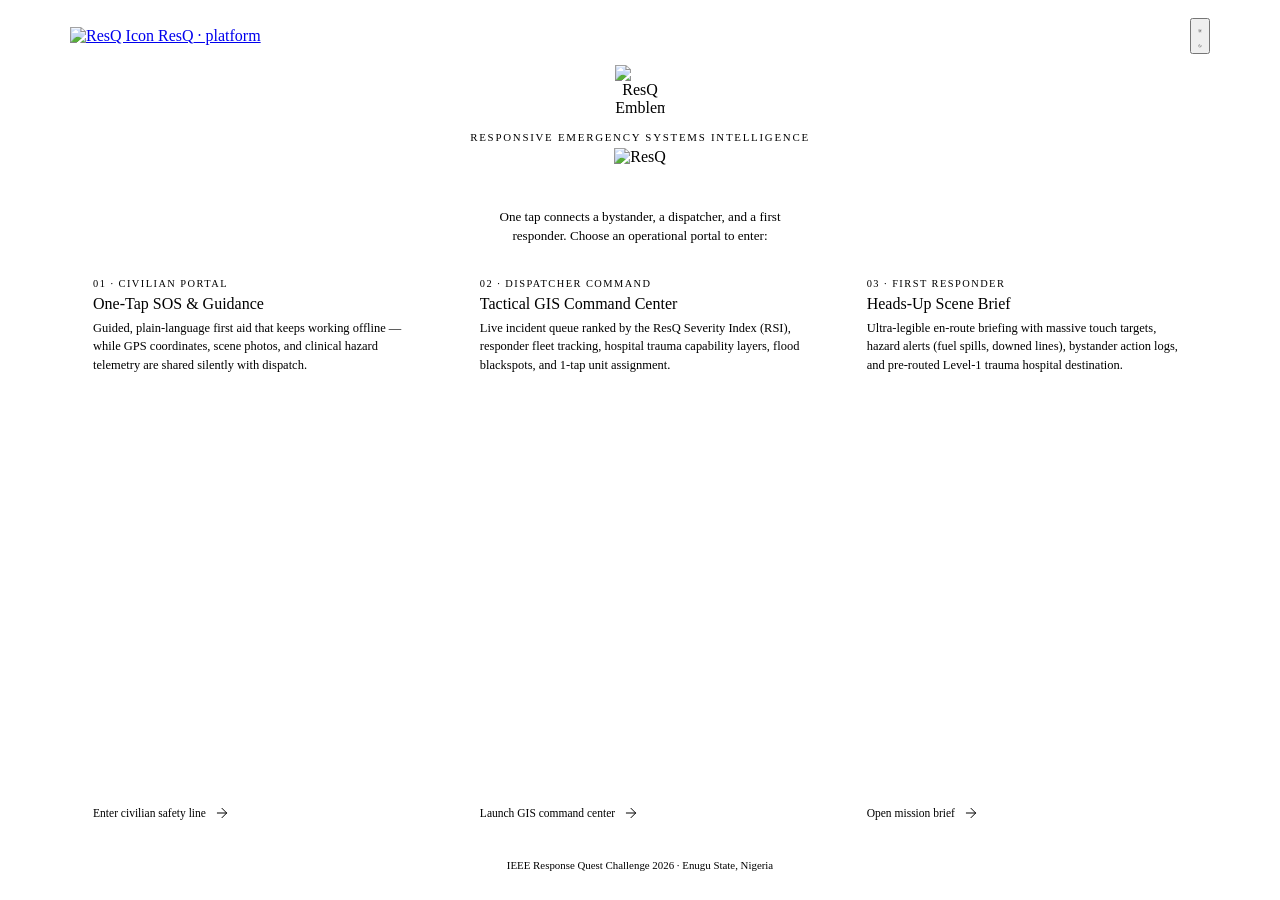
==== frontend/index.html @ 2fbe9330 "Update ResQ frontend architecture and design" ====
<!doctype html>
<html lang="en" data-theme="dark">
  <head>
    <meta charset="utf-8" />
    <meta name="viewport" content="width=device-width, initial-scale=1, viewport-fit=cover" />
    <title>ResQ — Responsive Emergency Systems Intelligence</title>
    <meta
      name="description"
      content="One tap connects a bystander, a dispatcher, and a responder. Autonomous Emergency Intelligence for Enugu State, Nigeria."
    />
    <meta name="theme-color" content="#0D6E6E" />
    <meta property="og:title" content="ResQ — Responsive Emergency Systems Intelligence" />
    <meta property="og:description" content="One tap for help. Guided civilian first aid, a tactical dispatch command center, and a heads-up responder scene brief." />
    <meta property="og:type" content="website" />
    <meta name="twitter:card" content="summary_large_image" />

    <!-- Zero-FOUT theme bootstrap -->
    <script>
      (function () {
        try {
          var s = localStorage.getItem("resq-theme");
          document.documentElement.setAttribute("data-theme", s || "dark");
        } catch (e) {}
      })();
    </script>

    <link rel="preconnect" href="https://fonts.googleapis.com" />
    <link rel="preconnect" href="https://fonts.gstatic.com" crossorigin />
    <link href="https://fonts.googleapis.com/css2?family=Inter:wght@400;500&display=swap" rel="stylesheet" />
    <link rel="icon" type="image/png" sizes="32x32" href="/resources/ResQ_Icon.png" />
    <link rel="icon" type="image/x-icon" href="/favicon.ico" />
    <link rel="apple-touch-icon" href="/resources/ResQ_Icon.png" />
    <link rel="stylesheet" href="/static/css/resq.css" />
    <style>
      html, body {
        height: 100%;
        margin: 0;
        padding: 0;
      }
      body {
        background: var(--canvas);
        color: var(--text);
        overflow-x: hidden;
      }
      .landing-wrap {
        min-height: 100dvh;
        box-sizing: border-box;
        background: var(--canvas);
        color: var(--text);
        display: flex;
        flex-direction: column;
        align-items: center;
        justify-content: space-between;
        padding: clamp(0.875rem, 2vh, 2rem) clamp(1rem, 3.5vw, 2.5rem);
        position: relative;
        transition: background-color var(--dur) var(--ease), color var(--dur) var(--ease);
      }
      @media (min-height: 640px) and (min-width: 900px) {
        .landing-wrap {
          height: 100dvh;
          overflow: hidden; /* Perfect 100vh fit, zero scroll on desktop */
        }
      }
      .landing-nav {
        width: 100%;
        max-width: 1140px;
        display: flex;
        align-items: center;
        justify-content: space-between;
        gap: var(--sp-3);
        margin-bottom: clamp(0.35rem, 1.2vh, 1rem);
        flex-shrink: 0;
      }
      .landing-header {
        text-align: center;
        max-width: min(640px, 92vw);
        margin-bottom: clamp(0.5rem, 1.6vh, 1.25rem);
        flex-shrink: 0;
      }
      .resq-hero-logo {
        display: inline-flex;
        align-items: center;
        justify-content: center;
        margin-bottom: clamp(0.2rem, 0.7vh, 0.45rem);
      }
      .resq-hero-img {
        width: clamp(44px, 5.5vh, 68px);
        height: clamp(44px, 5.5vh, 68px);
        object-fit: contain;
        display: block;
        filter: drop-shadow(0 6px 20px color-mix(in srgb, var(--teal) 45%, transparent));
      }
      .resq-main-logo {
        height: clamp(30px, 4vh, 46px);
        width: auto;
        max-width: 100%;
        object-fit: contain;
        display: block;
        margin: 0 auto clamp(0.25rem, 0.8vh, 0.6rem);
        filter: drop-shadow(0 4px 16px color-mix(in srgb, var(--teal) 35%, transparent));
      }
      .landing-kicker {
        font-size: clamp(0.68rem, 0.8vw, 0.75rem);
        letter-spacing: 0.16em;
        text-transform: uppercase;
        color: var(--muted);
        margin-bottom: clamp(0.15rem, 0.5vh, 0.35rem);
      }
      .landing-sub {
        font-size: clamp(0.82rem, 0.95vw, 0.938rem);
        color: var(--text-2);
        line-height: 1.45;
        margin: 0 auto;
        max-width: 48ch;
      }
      .portal-grid {
        display: grid;
        grid-template-columns: repeat(auto-fit, minmax(min(100%, 280px), 1fr));
        gap: clamp(0.75rem, 1.6vw, 1.5rem);
        width: 100%;
        max-width: 1140px;
        flex: 1 1 auto;
        align-items: stretch;
      }
      .portal-card {
        display: flex;
        flex-direction: column;
        background: var(--surface);
        border: 1px solid var(--line);
        border-radius: var(--r-xl);
        padding: clamp(1rem, 2vh, 1.75rem) clamp(1rem, 1.8vw, 1.5rem);
        text-decoration: none;
        color: inherit;
        position: relative;
        overflow: hidden;
        transition: transform var(--dur) var(--ease), border-color var(--dur) var(--ease), box-shadow var(--dur) var(--ease);
      }
      .portal-card:hover {
        transform: translateY(-3px);
        border-color: var(--card-accent, var(--teal));
        box-shadow: 0 12px 32px -12px rgba(0, 0, 0, 0.25);
      }
      .portal-tag {
        display: inline-block;
        font-size: clamp(0.65rem, 0.75vw, 0.72rem);
        letter-spacing: 0.14em;
        text-transform: uppercase;
        color: var(--card-accent, var(--teal));
        margin-bottom: clamp(0.25rem, 0.6vh, 0.5rem);
        font-weight: 500;
      }
      .portal-heading {
        font-size: clamp(1rem, 1.2vw, 1.25rem);
        font-weight: 500;
        margin: 0 0 clamp(0.2rem, 0.5vh, 0.4rem);
        color: var(--text);
        line-height: 1.25;
      }
      .portal-desc {
        font-size: clamp(0.78rem, 0.9vw, 0.86rem);
        color: var(--text-2);
        line-height: 1.5;
        margin: 0 0 clamp(0.5rem, 1.2vh, 1rem);
        flex: 1;
      }
      .portal-cta {
        display: inline-flex;
        align-items: center;
        gap: 8px;
        font-size: clamp(0.72rem, 0.85vw, 0.8rem);
        font-weight: 500;
        color: var(--card-accent, var(--teal));
      }
      .portal-cta svg {
        transition: transform var(--dur) var(--ease);
      }
      .portal-card:hover .portal-cta svg {
        transform: translateX(4px);
      }
      .landing-footer {
        margin-top: clamp(0.35rem, 1vh, 0.75rem);
        font-size: clamp(0.68rem, 0.75vw, 0.75rem);
        color: var(--muted);
        text-align: center;
        flex-shrink: 0;
      }
      .landing-footer a {
        color: inherit;
        text-decoration: underline;
      }
    </style>
  </head>

  <body>
    <div class="landing-wrap">
      <header class="landing-nav">
        <a class="resq-mark" href="/">
          <img src="/resources/ResQ_Icon.png" alt="ResQ Icon" class="resq-mark__img" />
          <span><span class="resq-mark__name">Res<span>Q</span></span><span class="resq-mark__sub"> · platform</span></span>
        </a>

        <button
          class="theme-toggle"
          data-theme-toggle
          type="button"
          role="switch"
          aria-checked="true"
          aria-label="Switch theme"
        >
          <span class="theme-toggle__thumb"></span>
          <span class="theme-toggle__icon theme-toggle__icon--sun" aria-hidden="true">
            <svg viewBox="0 0 24 24" fill="none" stroke="currentColor" stroke-width="1.5" stroke-linecap="round">
              <circle cx="12" cy="12" r="4" /><path d="M12 2v2M12 20v2M4.9 4.9l1.4 1.4M17.7 17.7l1.4 1.4M2 12h2M20 12h2M4.9 19.1l1.4-1.4M17.7 6.3l1.4-1.4" />
            </svg>
          </span>
          <span class="theme-toggle__icon theme-toggle__icon--moon" aria-hidden="true">
            <svg viewBox="0 0 24 24" fill="none" stroke="currentColor" stroke-width="1.5" stroke-linecap="round" stroke-linejoin="round">
              <path d="M21 12.8A9 9 0 1 1 11.2 3a7 7 0 0 0 9.8 9.8Z" />
            </svg>
          </span>
        </button>
      </header>

      <div class="landing-header">
        <div class="resq-hero-logo" aria-label="ResQ Brand Emblem">
          <img src="/resources/ResQ_Icon.png" alt="ResQ Emblem" class="resq-hero-img" />
        </div>
        <p class="landing-kicker">Responsive Emergency Systems Intelligence</p>
        <div style="display:flex; justify-content:center; align-items:center; margin-bottom: 16px;">
          <img src="/resources/ResQ_Logo_trimmed.png" alt="ResQ" class="resq-main-logo" />
        </div>
        <p class="landing-sub">
          One tap connects a bystander, a dispatcher, and a first responder. Choose an operational portal to enter:
        </p>
      </div>

      <nav class="portal-grid" aria-label="Portal selection">
        <!-- Civilian Portal -->
        <a class="portal-card" href="/civilian" style="--card-accent: var(--teal)">
          <span class="portal-tag">01 · Civilian Portal</span>
          <h2 class="portal-heading">One-Tap SOS & Guidance</h2>
          <p class="portal-desc">
            Guided, plain-language first aid that keeps working offline — while GPS coordinates, scene photos, and clinical hazard telemetry are shared silently with dispatch.
          </p>
          <span class="portal-cta">
            Enter civilian safety line
            <svg width="16" height="16" viewBox="0 0 24 24" fill="none" stroke="currentColor" stroke-width="1.5" stroke-linecap="round" stroke-linejoin="round"><path d="M5 12h14M12 5l7 7-7 7"/></svg>
          </span>
        </a>

        <!-- Dispatcher Portal -->
        <a class="portal-card" href="/dispatcher" style="--card-accent: var(--amber)">
          <span class="portal-tag">02 · Dispatcher Command</span>
          <h2 class="portal-heading">Tactical GIS Command Center</h2>
          <p class="portal-desc">
            Live incident queue ranked by the ResQ Severity Index (RSI), responder fleet tracking, hospital trauma capability layers, flood blackspots, and 1-tap unit assignment.
          </p>
          <span class="portal-cta">
            Launch GIS command center
            <svg width="16" height="16" viewBox="0 0 24 24" fill="none" stroke="currentColor" stroke-width="1.5" stroke-linecap="round" stroke-linejoin="round"><path d="M5 12h14M12 5l7 7-7 7"/></svg>
          </span>
        </a>

        <!-- Responder Portal -->
        <a class="portal-card" href="/responder" style="--card-accent: var(--coral)">
          <span class="portal-tag">03 · First Responder</span>
          <h2 class="portal-heading">Heads-Up Scene Brief</h2>
          <p class="portal-desc">
            Ultra-legible en-route briefing with massive touch targets, hazard alerts (fuel spills, downed lines), bystander action logs, and pre-routed Level-1 trauma hospital destination.
          </p>
          <span class="portal-cta">
            Open mission brief
            <svg width="16" height="16" viewBox="0 0 24 24" fill="none" stroke="currentColor" stroke-width="1.5" stroke-linecap="round" stroke-linejoin="round"><path d="M5 12h14M12 5l7 7-7 7"/></svg>
          </span>
        </a>
      </nav>

      <footer class="landing-footer">
        <p>IEEE Response Quest Challenge 2026 · Enugu State, Nigeria</p>
      </footer>
    </div>

    <script src="/static/js/resq-theme.js"></script>
  </body>
</html>
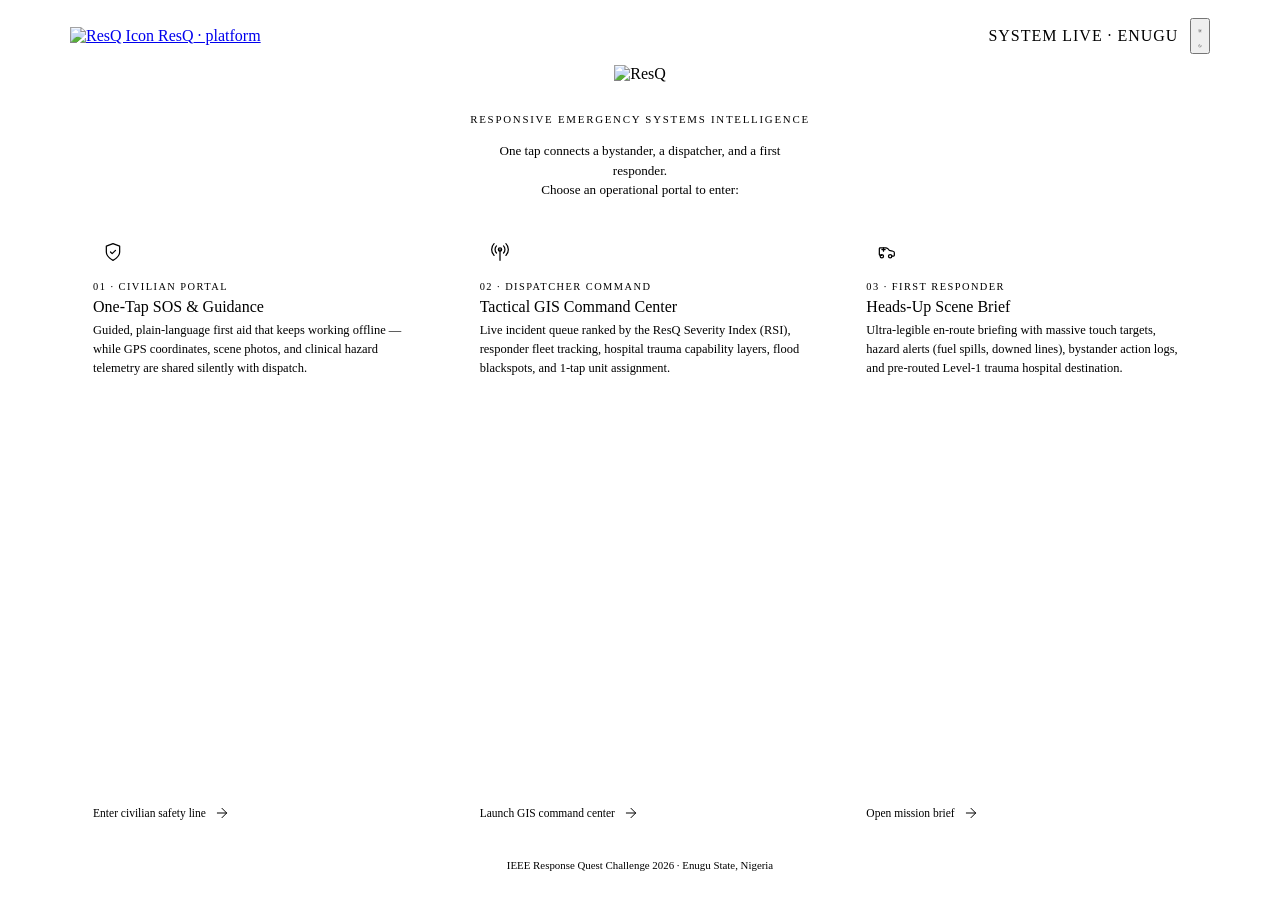
==== commit 092473a1: "Implement real-time backend, CAD command center polish, triage semantics and UI refinements" ====
--- a/frontend/index.html
+++ b/frontend/index.html
@@ -6,7 +6,7 @@
     <title>ResQ — Responsive Emergency Systems Intelligence</title>
     <meta
       name="description"
-      content="One tap connects a bystander, a dispatcher, and a responder. Autonomous Emergency Intelligence for Enugu State, Nigeria."
+      content="One tap connects a bystander, a dispatcher, and a first responder. Autonomous Emergency Intelligence for Enugu State, Nigeria."
     />
     <meta name="theme-color" content="#0D6E6E" />
     <meta property="og:title" content="ResQ — Responsive Emergency Systems Intelligence" />
@@ -32,16 +32,9 @@
     <link rel="apple-touch-icon" href="/resources/ResQ_Icon.png" />
     <link rel="stylesheet" href="/static/css/resq.css" />
     <style>
-      html, body {
-        height: 100%;
-        margin: 0;
-        padding: 0;
-      }
-      body {
-        background: var(--canvas);
-        color: var(--text);
-        overflow-x: hidden;
-      }
+      html, body { height: 100%; margin: 0; padding: 0; }
+      body { background: var(--canvas); color: var(--text); overflow-x: hidden; }
+
       .landing-wrap {
         min-height: 100dvh;
         box-sizing: border-box;
@@ -56,11 +49,10 @@
         transition: background-color var(--dur) var(--ease), color var(--dur) var(--ease);
       }
       @media (min-height: 640px) and (min-width: 900px) {
-        .landing-wrap {
-          height: 100dvh;
-          overflow: hidden; /* Perfect 100vh fit, zero scroll on desktop */
-        }
-      }
+        .landing-wrap { height: 100dvh; overflow: hidden; }
+      }
+
+      /* Nav */
       .landing-nav {
         width: 100%;
         max-width: 1140px;
@@ -71,52 +63,71 @@
         margin-bottom: clamp(0.35rem, 1.2vh, 1rem);
         flex-shrink: 0;
       }
+      .nav-right {
+        display: flex;
+        align-items: center;
+        gap: var(--sp-3);
+      }
+      /* System live status pill */
+      .sys-status {
+        display: inline-flex;
+        align-items: center;
+        gap: 7px;
+        padding: 5px 12px;
+        border-radius: var(--r-pill);
+        border: 1px solid color-mix(in srgb, var(--teal) 35%, transparent);
+        background: color-mix(in srgb, var(--teal) 8%, transparent);
+        font-size: var(--fs-micro);
+        letter-spacing: 0.06em;
+        text-transform: uppercase;
+        color: var(--teal-bright);
+      }
+      @media (max-width: 520px) { .sys-status { display: none; } }
+
+      /* Hero header */
       .landing-header {
         text-align: center;
         max-width: min(640px, 92vw);
         margin-bottom: clamp(0.5rem, 1.6vh, 1.25rem);
         flex-shrink: 0;
-      }
-      .resq-hero-logo {
-        display: inline-flex;
-        align-items: center;
-        justify-content: center;
-        margin-bottom: clamp(0.2rem, 0.7vh, 0.45rem);
-      }
-      .resq-hero-img {
+        display: flex;
+        flex-direction: column;
+        align-items: center;
+        gap: clamp(0.2rem, 0.6vh, 0.5rem);
+      }
+      .landing-hero-icon {
         width: clamp(44px, 5.5vh, 68px);
         height: clamp(44px, 5.5vh, 68px);
         object-fit: contain;
         display: block;
         filter: drop-shadow(0 6px 20px color-mix(in srgb, var(--teal) 45%, transparent));
       }
-      .resq-main-logo {
-        height: clamp(30px, 4vh, 46px);
+      .landing-wordmark {
+        height: clamp(26px, 3.5vh, 42px);
         width: auto;
-        max-width: 100%;
         object-fit: contain;
         display: block;
-        margin: 0 auto clamp(0.25rem, 0.8vh, 0.6rem);
-        filter: drop-shadow(0 4px 16px color-mix(in srgb, var(--teal) 35%, transparent));
+        filter: drop-shadow(0 3px 12px color-mix(in srgb, var(--teal) 30%, transparent));
       }
       .landing-kicker {
         font-size: clamp(0.68rem, 0.8vw, 0.75rem);
         letter-spacing: 0.16em;
         text-transform: uppercase;
         color: var(--muted);
-        margin-bottom: clamp(0.15rem, 0.5vh, 0.35rem);
       }
       .landing-sub {
         font-size: clamp(0.82rem, 0.95vw, 0.938rem);
         color: var(--text-2);
-        line-height: 1.45;
+        line-height: 1.5;
         margin: 0 auto;
-        max-width: 48ch;
-      }
+        max-width: 46ch;
+      }
+
+      /* Portal grid */
       .portal-grid {
         display: grid;
         grid-template-columns: repeat(auto-fit, minmax(min(100%, 280px), 1fr));
-        gap: clamp(0.75rem, 1.6vw, 1.5rem);
+        gap: clamp(0.75rem, 1.6vw, 1.25rem);
         width: 100%;
         max-width: 1140px;
         flex: 1 1 auto;
@@ -135,22 +146,45 @@
         overflow: hidden;
         transition: transform var(--dur) var(--ease), border-color var(--dur) var(--ease), box-shadow var(--dur) var(--ease);
       }
-      .portal-card:hover {
-        transform: translateY(-3px);
-        border-color: var(--card-accent, var(--teal));
-        box-shadow: 0 12px 32px -12px rgba(0, 0, 0, 0.25);
-      }
+      /* Subtle ambient top-edge highlight per portal */
+      .portal-card::before {
+        content: "";
+        position: absolute;
+        top: 0; left: 0; right: 0;
+        height: 2px;
+        background: var(--card-accent, var(--teal));
+        border-radius: var(--r-xl) var(--r-xl) 0 0;
+        opacity: 0.7;
+        transition: opacity var(--dur) var(--ease);
+      }
+      .portal-card:hover { transform: translateY(-3px); border-color: var(--card-accent, var(--teal)); box-shadow: 0 12px 32px -12px rgba(0,0,0,0.28); }
+      .portal-card:hover::before { opacity: 1; }
+
+      /* Portal icon container */
+      .portal-icon {
+        width: 40px; height: 40px;
+        border-radius: var(--r-md);
+        background: color-mix(in srgb, var(--card-accent, var(--teal)) 14%, transparent);
+        border: 1px solid color-mix(in srgb, var(--card-accent, var(--teal)) 30%, transparent);
+        display: grid;
+        place-items: center;
+        margin-bottom: clamp(0.5rem, 1vh, 0.75rem);
+        color: var(--card-accent, var(--teal));
+        flex-shrink: 0;
+      }
+      .portal-icon svg { width: 20px; height: 20px; }
+
       .portal-tag {
         display: inline-block;
         font-size: clamp(0.65rem, 0.75vw, 0.72rem);
         letter-spacing: 0.14em;
         text-transform: uppercase;
         color: var(--card-accent, var(--teal));
-        margin-bottom: clamp(0.25rem, 0.6vh, 0.5rem);
+        margin-bottom: clamp(0.2rem, 0.5vh, 0.4rem);
         font-weight: 500;
       }
       .portal-heading {
-        font-size: clamp(1rem, 1.2vw, 1.25rem);
+        font-size: clamp(1rem, 1.2vw, 1.2rem);
         font-weight: 500;
         margin: 0 0 clamp(0.2rem, 0.5vh, 0.4rem);
         color: var(--text);
@@ -171,22 +205,16 @@
         font-weight: 500;
         color: var(--card-accent, var(--teal));
       }
-      .portal-cta svg {
-        transition: transform var(--dur) var(--ease);
-      }
-      .portal-card:hover .portal-cta svg {
-        transform: translateX(4px);
-      }
+      .portal-cta svg { transition: transform var(--dur) var(--ease); }
+      .portal-card:hover .portal-cta svg { transform: translateX(4px); }
+
+      /* Footer */
       .landing-footer {
         margin-top: clamp(0.35rem, 1vh, 0.75rem);
         font-size: clamp(0.68rem, 0.75vw, 0.75rem);
         color: var(--muted);
         text-align: center;
         flex-shrink: 0;
-      }
-      .landing-footer a {
-        color: inherit;
-        text-decoration: underline;
       }
     </style>
   </head>
@@ -199,46 +227,54 @@
           <span><span class="resq-mark__name">Res<span>Q</span></span><span class="resq-mark__sub"> · platform</span></span>
         </a>
 
-        <button
-          class="theme-toggle"
-          data-theme-toggle
-          type="button"
-          role="switch"
-          aria-checked="true"
-          aria-label="Switch theme"
-        >
-          <span class="theme-toggle__thumb"></span>
-          <span class="theme-toggle__icon theme-toggle__icon--sun" aria-hidden="true">
-            <svg viewBox="0 0 24 24" fill="none" stroke="currentColor" stroke-width="1.5" stroke-linecap="round">
-              <circle cx="12" cy="12" r="4" /><path d="M12 2v2M12 20v2M4.9 4.9l1.4 1.4M17.7 17.7l1.4 1.4M2 12h2M20 12h2M4.9 19.1l1.4-1.4M17.7 6.3l1.4-1.4" />
-            </svg>
-          </span>
-          <span class="theme-toggle__icon theme-toggle__icon--moon" aria-hidden="true">
-            <svg viewBox="0 0 24 24" fill="none" stroke="currentColor" stroke-width="1.5" stroke-linecap="round" stroke-linejoin="round">
-              <path d="M21 12.8A9 9 0 1 1 11.2 3a7 7 0 0 0 9.8 9.8Z" />
-            </svg>
-          </span>
-        </button>
+        <div class="nav-right">
+          <!-- System live indicator -->
+          <div class="sys-status" aria-label="System status">
+            <span class="pulse" aria-hidden="true"></span>
+            System live · Enugu
+          </div>
+
+          <button
+            class="theme-toggle"
+            data-theme-toggle
+            type="button"
+            role="switch"
+            aria-checked="true"
+            aria-label="Switch theme"
+          >
+            <span class="theme-toggle__thumb"></span>
+            <span class="theme-toggle__icon theme-toggle__icon--sun" aria-hidden="true">
+              <svg viewBox="0 0 24 24" fill="none" stroke="currentColor" stroke-width="1.5" stroke-linecap="round">
+                <circle cx="12" cy="12" r="4" /><path d="M12 2v2M12 20v2M4.9 4.9l1.4 1.4M17.7 17.7l1.4 1.4M2 12h2M20 12h2M4.9 19.1l1.4-1.4M17.7 6.3l1.4-1.4" />
+              </svg>
+            </span>
+            <span class="theme-toggle__icon theme-toggle__icon--moon" aria-hidden="true">
+              <svg viewBox="0 0 24 24" fill="none" stroke="currentColor" stroke-width="1.5" stroke-linecap="round" stroke-linejoin="round">
+                <path d="M21 12.8A9 9 0 1 1 11.2 3a7 7 0 0 0 9.8 9.8Z" />
+              </svg>
+            </span>
+          </button>
+        </div>
       </header>
 
       <div class="landing-header">
-        <div class="resq-hero-logo" aria-label="ResQ Brand Emblem">
-          <img src="/resources/ResQ_Icon.png" alt="ResQ Emblem" class="resq-hero-img" />
-        </div>
+        <img src="/resources/ResQ_Logo_trimmed.png" alt="ResQ" class="landing-wordmark" />
         <p class="landing-kicker">Responsive Emergency Systems Intelligence</p>
-        <div style="display:flex; justify-content:center; align-items:center; margin-bottom: 16px;">
-          <img src="/resources/ResQ_Logo_trimmed.png" alt="ResQ" class="resq-main-logo" />
-        </div>
         <p class="landing-sub">
-          One tap connects a bystander, a dispatcher, and a first responder. Choose an operational portal to enter:
+          One tap connects a bystander, a dispatcher, and a first responder.<br />
+          Choose an operational portal to enter:
         </p>
       </div>
 
       <nav class="portal-grid" aria-label="Portal selection">
-        <!-- Civilian Portal -->
+        <!-- Civilian Portal — Teal -->
         <a class="portal-card" href="/civilian" style="--card-accent: var(--teal)">
+          <div class="portal-icon" aria-hidden="true">
+            <!-- Lucide: shield-check -->
+            <svg viewBox="0 0 24 24" fill="none" stroke="currentColor" stroke-width="1.5" stroke-linecap="round" stroke-linejoin="round"><path d="M12 22s8-4 8-10V5l-8-3-8 3v7c0 6 8 10 8 10Z"/><path d="m9 12 2 2 4-4"/></svg>
+          </div>
           <span class="portal-tag">01 · Civilian Portal</span>
-          <h2 class="portal-heading">One-Tap SOS & Guidance</h2>
+          <h2 class="portal-heading">One-Tap SOS &amp; Guidance</h2>
           <p class="portal-desc">
             Guided, plain-language first aid that keeps working offline — while GPS coordinates, scene photos, and clinical hazard telemetry are shared silently with dispatch.
           </p>
@@ -248,8 +284,12 @@
           </span>
         </a>
 
-        <!-- Dispatcher Portal -->
-        <a class="portal-card" href="/dispatcher" style="--card-accent: var(--amber)">
+        <!-- Dispatcher Portal — Purple (per brand rules; amber is alerts only) -->
+        <a class="portal-card" href="/dispatcher" style="--card-accent: var(--purple)">
+          <div class="portal-icon" aria-hidden="true">
+            <!-- Lucide: radio-tower -->
+            <svg viewBox="0 0 24 24" fill="none" stroke="currentColor" stroke-width="1.5" stroke-linecap="round" stroke-linejoin="round"><path d="M4.9 16.1C1 12.2 1 5.8 4.9 1.9"/><path d="M7.8 13.2c-2.3-2.3-2.3-6.1 0-8.5"/><circle cx="12" cy="9" r="2"/><path d="M16.2 4.7c2.3 2.3 2.3 6.1 0 8.5"/><path d="M19.1 1.9C23 5.8 23 12.2 19.1 16.1"/><line x1="12" y1="9" x2="12" y2="22"/></svg>
+          </div>
           <span class="portal-tag">02 · Dispatcher Command</span>
           <h2 class="portal-heading">Tactical GIS Command Center</h2>
           <p class="portal-desc">
@@ -261,8 +301,12 @@
           </span>
         </a>
 
-        <!-- Responder Portal -->
+        <!-- Responder Portal — Coral -->
         <a class="portal-card" href="/responder" style="--card-accent: var(--coral)">
+          <div class="portal-icon" aria-hidden="true">
+            <!-- Lucide: ambulance -->
+            <svg viewBox="0 0 24 24" fill="none" stroke="currentColor" stroke-width="1.5" stroke-linecap="round" stroke-linejoin="round"><path d="M19 17h2c.6 0 1-.4 1-1v-3c0-.9-.7-1.7-1.5-1.9C18.7 10.6 16 10 16 10s-1.3-1.4-2.2-2.3c-.5-.4-1.1-.7-1.8-.7H5c-.6 0-1 .4-1 1v7c0 .6.4 1 1 1h2"/><circle cx="7" cy="17" r="2"/><circle cx="17" cy="17" r="2"/><path d="M9 11V7M7 9h4"/></svg>
+          </div>
           <span class="portal-tag">03 · First Responder</span>
           <h2 class="portal-heading">Heads-Up Scene Brief</h2>
           <p class="portal-desc">
@@ -283,4 +327,3 @@
     <script src="/static/js/resq-theme.js"></script>
   </body>
 </html>
-
